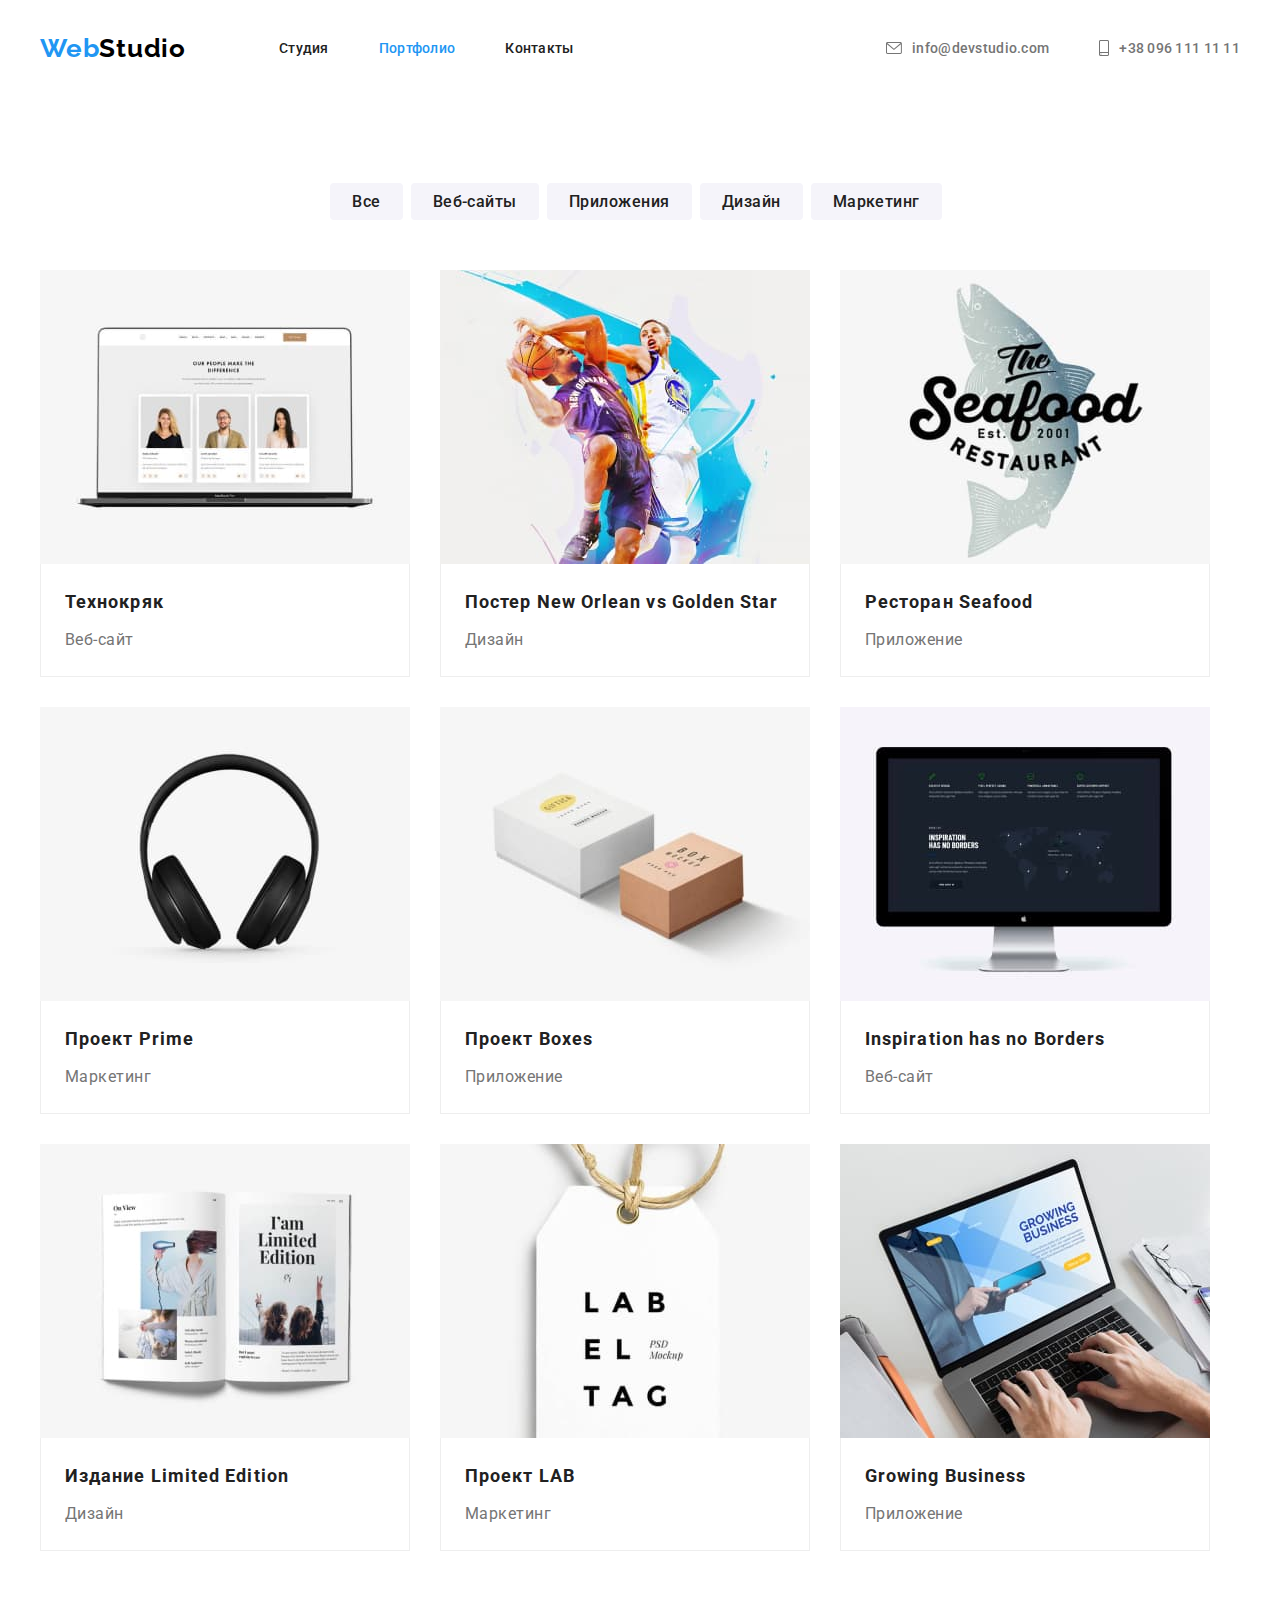
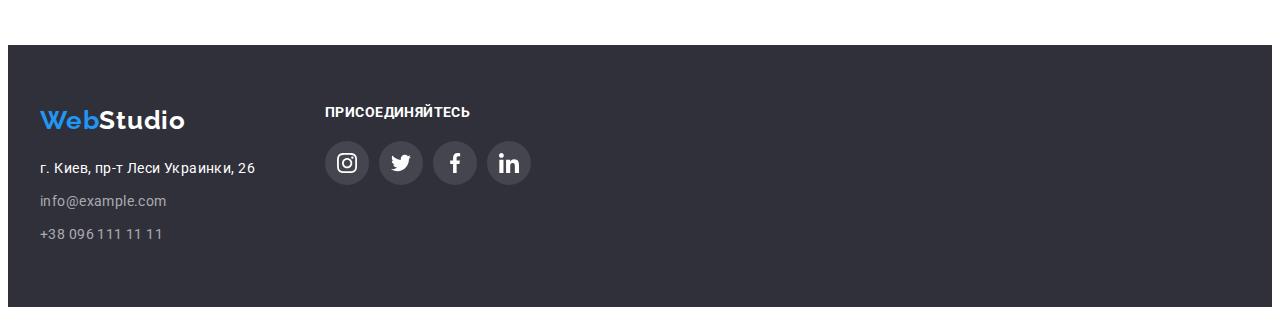
==== portfolio.html @ 57fadc6f "added files from homework #4, added modal window section" ====
<!DOCTYPE html>
<html lang="ru">
  <head>
    <meta charset="UTF-8" />
    <meta http-equiv="X-UA-Compatible" content="IE=edge" />
    <meta name="viewport" content="width=device-width, initial-scale=1.0" />
    <title>Document</title>
    <link
      href="https://fonts.googleapis.com/css2?family=Raleway:wght@700&family=Roboto:wght@400;500;700;900&display=swap"
      rel="stylesheet"
    />
    <link
      rel="stylesheet"
      href="https://cdnjs.cloudflare.com/ajax/libs/modern-normalize/1.1.0/modern-normalize.min.css"
      integrity="sha512-wpPYUAdjBVSE4KJnH1VR1HeZfpl1ub8YT/NKx4PuQ5NmX2tKuGu6U/JRp5y+Y8XG2tV+wKQpNHVUX03MfMFn9Q=="
      crossorigin="anonymous"
      referrerpolicy="no-referrer"
    />
    <link rel="stylesheet" href="./css/reset.css" />
    <link rel="stylesheet" href="./css/styles.css" />
  </head>
  <body>
    <!-- HEADER SECTION -->

    <header>
      <!-- HEADER LOGO -->

      <div class="container main-menu">
        <a class="logo" href="./index.html"
          ><span class="logo-web">Web</span>Studio</a
        >

        <!-- HEADER MENU NAVIGATION   -->

        <nav>
          <ul class="site-nav list">
            <li class="item">
              <a href="./index.html" class="link site-nav-link"
                >Студия</a
              >
            </li>
            <li class="item">
              <a href="./portfolio.html" class="link site-nav-link active"
                >Портфолио</a
              >
            </li>
            <li class="item">
              <a href="" class="link site-nav-link">Контакты</a>
            </li>
          </ul>
        </nav>

        <!-- HEADER CONTACTS SECTIONS -->

        <ul class="site-nav-contacts list">
          <li class="contacts-display">
            <a href="mailto:info@devstudio.com" class="link site-contacts-link">
              <svg class="icon-envelope">
                <use href="./images/icons.svg#icon-envelope"></use>
              </svg>
              info@devstudio.com</a
            >
          </li>
          <li class="contacts-display">
            <a href="tel:+380961111111" class="link site-contacts-link">
              <svg class="icon-smartphone">
                <use href="./images/icons.svg#icon-smartphone"></use>
              </svg>
              +38 096 111 11 11</a
            >
          </li>
        </ul>
      </div>
    </header>

    <!-- MAIN/UNIQUES WEBPAGE CONTENT -->

    <main>
      <section class="section">
        <!-- PORTFOLIO SECTION HEADER -->

        <div class="container">
          <!-- PORTFOLIO FILTERS -->

          <ul class="portfolio-button-container list">
            <li class="portfolio-button-item">
              <button class="portfolio-button" type="button">Все</button>
            </li>
            <li class="portfolio-button-item">
              <button class="portfolio-button" type="button">Веб-сайты</button>
            </li>
            <li class="portfolio-button-item">
              <button class="portfolio-button" type="button">Приложения</button>
            </li>
            <li class="portfolio-button-item">
              <button class="portfolio-button" type="button">Дизайн</button>
            </li>
            <li class="portfolio-button-item">
              <button class="portfolio-button" type="button">Маркетинг</button>
            </li>
          </ul>

          <!-- PORTFOLIO MAIN SECTION - WORK EXAMPLES -->

          <div class="flex-container">
            <ul class="flex-element-portfolio list">
              <li class="works">
                <img
                  src="././images/portfolio/1-technokryak.jpg"
                  alt="Technokryak Website"
                  width="370"
                />
                <div class="works-description">
                  <h2 class="works-title">Технокряк</h2>
                  <p class="works-text">Веб-сайт</p>
                </div>
              </li>
              <li class="works">
                <img
                  src="././images/portfolio/2-poster.jpg"
                  alt="New Orlean vs Golden Star Poster Design"
                  width="370"
                />
                <div class="works-description">
                  <h2 class="works-title">Постер New Orlean vs Golden Star</h2>
                  <p class="works-text">Дизайн</p>
                </div>
              </li>
              <li class="works">
                <img
                  src="././images/portfolio/3-seafoodrest.jpg"
                  alt="Seafood Restaurant Application"
                  width="370"
                />
                <div class="works-description">
                  <h2 class="works-title">Ресторан Seafood</h2>
                  <p class="works-text">Приложение</p>
                </div>
              </li>
              <li class="works">
                <img
                  src="././images/portfolio/4-projectprime.jpg"
                  alt="Prime Project Marketing"
                  width="370"
                />
                <div class="works-description">
                  <h2 class="works-title">Проект Prime</h2>
                  <p class="works-text">Маркетинг</p>
                </div>
              </li>
              <li class="works">
                <img
                  src="././images/portfolio/5-projectboxes.jpg"
                  alt="Boxes Project Application"
                  width="370"
                />
                <div class="works-description">
                  <h2 class="works-title">Проект Boxes</h2>
                  <p class="works-text">Приложение</p>
                </div>
              </li>
              <li class="works">
                <img
                  src="././images/portfolio/6-inspiration.jpg"
                  alt="Inspiration has no Borders"
                  width="370"
                />
                <div class="works-description">
                  <h2 class="works-title">Inspiration has no Borders</h2>
                  <p class="works-text">Веб-сайт</p>
                </div>
              </li>
              <li class="works">
                <img
                  src="././images/portfolio/7-limitededition.jpg"
                  alt="Limited Edition Design"
                  width="370"
                />
                <div class="works-description">
                  <h2 class="works-title">Издание Limited Edition</h2>
                  <p class="works-text">Дизайн</p>
                </div>
              </li>
              <li class="works">
                <img
                  src="././images/portfolio/8-projectlab.jpg"
                  alt="LAB Project Marketing"
                  width="370"
                />
                <div class="works-description">
                  <h2 class="works-title">Проект LAB</h2>
                  <p class="works-text">Маркетинг</p>
                </div>
              </li>
              <li class="works">
                <img
                  src="././images/portfolio/9-business.jpg"
                  alt="Growing Business Application"
                  width="370"
                />
                <div class="works-description">
                  <h2 class="works-title">Growing Business</h2>
                  <p class="works-text">Приложение</p>
                </div>
              </li>
            </ul>
          </div>
        </div>
      </section>
    </main>

    <!-- PAGE FOOTER SECTION-->

    <footer class="footer">
      <div class="container">
        <div class="footer-container">
          <div class="footer-address">
            <div class="logo-footer">
              <a class="logo" href=""
                ><span class="logo-web">Web</span
                ><span class="logo-studio-footer">Studio</span></a
              >
            </div>
            <address>
              <p class="contacts-items addess-footer">
                г. Киев, пр-т Леси Украинки, 26
              </p>
              <a
                class="contacts-items contacts-footer link"
                href="mailto:info@example.com"
                >info@example.com</a
              >
              <a
                class="contacts-items contacts-footer link"
                href="tel:+380961111111"
                >+38 096 111 11 11</a
              >
            </address>
          </div>

          <div>
            <p class="join-us-title">Присоединяйтесь</p>
            <ul class="join-us-list">
              <li class="join-us-item">
                <a
                  class="join-us-link"
                  href="https://www.instagram.com/"
                  target="_blank"
                  rel="noopener noreferrer"
                  aria-label="Instragram Icon"
                >
                  <svg class="join-us-icon">
                    <use href="./images/icons.svg#icon-instagram"></use>
                  </svg>
                </a>
              </li>
              <li class="join-us-item">
                <a
                  class="join-us-link"
                  href="https://twitter.com/?lang=en"
                  target="_blank"
                  rel="noopener noreferrer"
                  aria-label="Twitter Icon"
                >
                  <svg class="join-us-icon">
                    <use href="./images/icons.svg#icon-twitter"></use>
                  </svg>
                </a>
              </li>
              <li class="join-us-item">
                <a
                  class="join-us-link"
                  href="https://twitter.com/?lang=en"
                  target="_blank"
                  rel="noopener noreferrer"
                  aria-label="Facebook Icon"
                >
                  <svg class="join-us-icon">
                    <use href="./images/icons.svg#icon-facebook"></use>
                  </svg>
                </a>
              </li>
              <li class="join-us-item">
                <a
                  class="join-us-link"
                  href="https://www.linkedin.com/"
                  target="_blank"
                  rel="noopener noreferrer"
                  aria-label="LinkedIn Icon"
                >
                  <svg class="join-us-icon">
                    <use href="./images/icons.svg#icon-linkedin"></use>
                  </svg>
                </a>
              </li>
            </ul>
          </div>
        </div>
      </div>
    </footer>
  </body>
</html>
---- css/styles.css ----
:root {
  --primary-text-color: #757575;
  --secondary-text-color: #ffffff;
  --title-text-color: #212121;
  --accent-color: #2196f3;
  --primary-bgd-color: #ffffff;
  --secondary-bgd-color: #2f303a;
  --third-bgd-color: #f5f4fa;
}

/* --secondary-font-family: "Raleway", sans-serif; */

body {
  font-family: "Roboto", sans-serif;
  font-size: 14px;
  line-height: 1.7;
  letter-spacing: 0.03em;
  color: var(--primary-text-color);
  background-color: var(--primary-bgd-color);
}

/* UTILITES */

.link {
  text-decoration: none;
}

.link:hover,
.link:focus,
.link:active {
  color: var(--accent-color);
}

.list {
  list-style: none;
}

.list .active {
  color: var(--accent-color);
}

.visually-hidden {
  position: absolute;
  white-space: nowrap;
  width: 1px;
  height: 1px;
  overflow: hidden;
  border: 0;
  padding: 0;
  clip: rect(0 0 0 0);
  clip-path: inset(50%);
  margin: -1px;
}

.container {
  width: 1200px;
  padding-left: 15px;
  padding-right: 15px;
  margin-left: auto;
  margin-right: auto;
}

.main-menu {
  display: flex;
  align-items: center;
}

.section {
  padding-top: 94px;
  padding-bottom: 94px;
}

/* WEBSITE LOGO */

.logo {
  font-family: "Raleway", sans-serif;
  font-weight: 700;
  font-size: 26px;
  line-height: 1.2;
  letter-spacing: 0.03em;
  text-decoration: none;
  color: #000000;
}

.logo-web {
  color: var(--accent-color);
}

/* HEADER */

.page-header {
  position: fixed;
  top: 0;
  left: 0;
  width: 100%;
  min-height: 80px;
  background-color: var(--primary-bgd-color);
}

/* WEBSITE NAVIGATION SECTION */

.site-nav {
  display: flex;
  margin-left: 93px;

  font-weight: 500;
  font-size: 14px;
  line-height: 1.2;
  letter-spacing: 0.02em;
  color: var(--title-text-color);
}

.site-nav .item:not(:last-child) {
  margin-right: 50px;
}

.site-nav-link {
  display: block;
  padding-top: 32px;
  padding-bottom: 32px;

  font-weight: 500;
  font-size: 14px;
  line-height: 1.2;
  letter-spacing: 0.02em;
  color: var(--title-text-color);
}

/* WEBSITE CONTACTS SECTION */

.site-nav-contacts {
  display: flex;
  margin-left: auto;
}

.site-nav-contacts .contacts-display:not(:last-child) {
  margin-right: 50px;
}

.site-contacts-link {
  display: flex;
  align-items: center;

  font-weight: 500;
  font-size: 14px;
  line-height: 1.2;
  letter-spacing: 0.02em;
  color: var(--primary-text-color);
}

.icon-envelope {
  width: 16px;
  height: 12px;
  fill: currentColor;
  cursor: pointer;

  margin-right: 10px;
}

.icon-envelope:hover,
.icon-envelope:focus,
.icon-envelope:active {
  fill: var(--accent-color);
}

.icon-smartphone {
  width: 10px;
  height: 16px;
  fill: currentColor;

  margin-right: 10px;
}

.icon-smartphone:hover,
.icon-smartphone:focus,
.icon-smartphone:active {
  fill: var(--accent-color);
}

/* HERO SECTION */

.hero {
  max-width: 1600px;
  height: 600px;
  margin-left: auto;
  margin-right: auto;

  background-color: var(--secondary-bgd-color);
  background-image: linear-gradient(
      to right,
      rgba(47, 48, 58, 0.4),
      rgba(47, 48, 58, 0.4)
    ),
    url(../images/hero-background.jpg);
  background-repeat: no-repeat;
  background-position: center;
  background-size: cover;

  text-align: center;
  padding: 200px 0px;
}

.hero-title {
  max-width: 696px;
  text-align: center;

  font-weight: 900;
  font-size: 44px;
  line-height: 1.4;
  letter-spacing: 0.06em;
  text-transform: uppercase;
  color: var(--secondary-text-color);

  margin-bottom: 30px;
  margin: 0 auto;
}

.hero-button {
  font-family: inherit;
  font-size: 16px;
  line-height: 2;
  text-align: center;
  letter-spacing: 0.06em;
  color: var(--secondary-text-color);
  background-color: var(--accent-color);
  box-shadow: 0px 4px 4px rgba(0, 0, 0, 0.15);
  border: none;

  min-width: 200px;
  min-height: 50px;
  border-radius: 4px;
  padding: 10px 32px;
  margin-top: 30px;
}

/* OUR STRONG SIDES SECTION */

.flex-container {
  display: flex;
  flex-wrap: wrap;
  background-color: var(--primary-bgd-color);
  padding-left: 0;
}

.flex-element {
  width: 270px;
  margin-right: 30px;
}

.flex-element:first-child {
  margin-left: 0;
}

.flex-element:last-child {
  margin-right: 0;
}

.whatwedo-icons {
  display: flex;
  justify-content: center;
  align-items: center;
  width: 270px;
  height: 120px;
  background-color: var(--third-bgd-color);
  margin-bottom: 30px;
}

.whatwedo-icons-item {
  display: block;
  align-items: center;
  align-content: center;
  width: 70px;
  height: 70px;
}

.subsection-title {
  font-weight: 700;
  font-size: 14px;
  line-height: 1.14;
  letter-spacing: 0.03em;
  text-transform: uppercase;
  color: var(--title-text-color);
  margin-bottom: 10px;
}

/* WHAT WE DO SECTION */

.whatwedo {
  padding-bottom: 94px;
}

.section-title {
  font-weight: 700;
  font-size: 36px;
  line-height: 1.2;
  letter-spacing: 0.03em;
  color: var(--title-text-color);

  text-align: center;
  margin-bottom: 50px;
}

.whatwedo-list {
  display: flex;
}

.whatwedo-list {
  margin-right: 30px;
}

.whatwedo-pictures:not(:last-child) {
  margin-right: 30px;
}

.whatwedo-pictures {
  position: relative;
}

.whatwedo-layer {
  position: absolute;
  right: 0;
  bottom: 0;
  width: 100%;
  min-height: 70px;
  background-color: rgba(47, 48, 58, 0.8);
}

.whatwedo-layer-text {
  text-align: center;
  font-weight: 700;
  font-size: 14px;
  line-height: 1.14;
  letter-spacing: 0.03em;
  text-transform: uppercase;
  color: var(--secondary-text-color);
  padding: 27px 82px;
}

/* OUR TEAM SECTION */

.team {
  background-color: var(--third-bgd-color);
}

.flex-element-team {
  min-width: 270px;
  min-height: 428px;
  margin-right: 30px;
  box-shadow: 0px 1px 3px rgba(0, 0, 0, 0.12), 0px 1px 1px rgba(0, 0, 0, 0.14),
    0px 2px 1px rgba(0, 0, 0, 0.2);
  border-radius: 0px 0px 4px 4px;
  background-color: var(--primary-bgd-color);
}

.flex-element-team:last-child {
  margin-right: 0;
}

.team-description {
  text-align: center;
  padding: 30px 32px;
}

.team-names {
  font-weight: 500;
  font-size: 16px;
  line-height: 1.2;
  letter-spacing: 0.03em;
  color: var(--title-text-color);
  margin-bottom: 10px;
}

.team-professions {
  font-size: 16px;
  line-height: 1.2;
  letter-spacing: 0.03em;
  color: var(--primary-text-color);
  margin-bottom: 16px;
}
/* SOCIAL LINKS */

.team-social {
  display: flex;
  justify-content: center;
}

.team-item {
  display: flex;
  justify-content: center;
  margin-right: 10px;
}

.team-item:last-child {
  margin-right: 0;
}

.team-link {
  display: flex;
  justify-content: center;
  align-items: center;
  width: 44px;
  height: 44px;
  color: #afb1b8;
  border-radius: 50%;
  text-decoration: none;
  cursor: pointer;
}

.team-icon {
  width: 20px;
  height: 20px;
  fill: currentColor;
  cursor: pointer;
}

.team-link:hover,
.team-link:focus,
.team-link:active {
  color: var(--secondary-text-color);
  fill: var(--secondary-text-color);
  background-color: var(--accent-color);
}

/* OUR CUSTOMERS SECTION */

.customers-list {
  display: flex;
  justify-content: center;
  align-items: center;
  padding-left: auto;
  padding-right: auto;
}

.customers-items {
  margin-right: 30px;
}

.customers-items:last-child {
  margin-right: 0;
}

.customers-link {
  display: flex;
  justify-content: center;
  align-items: center;
  width: 170px;
  height: 92px;
  color: #afb1b8;
  border: 1px solid #afb1b8;
  border-radius: 4px;
  /* padding: 16px 32px; */
  cursor: pointer;
}

.customers-icon {
  width: 106px;
  height: 60px;
  fill: currentColor;
}

.customers-link:hover,
.customers-link:focus,
.customers-link:active {
  color: var(--accent-color);
  border: 1px solid var(--accent-color);
}

/* .customers-icon:hover,
.customers-icon:focus,
.customers-icon:active {
  fill: var(--accent-color);
} */

/* PAGE FOOTER SECTION */

.footer {
  background-color: var(--secondary-bgd-color);
  padding-top: 60px;
  padding-bottom: 60px;
}

.footer-container {
  display: flex;
  justify-content: flex-start;
  align-items: flex-start;
}

.footer-address {
  margin-right: 70px;
}

.logo-footer {
  margin-bottom: 20px;
}

.logo-studio-footer {
  color: var(--secondary-text-color);
}

.addess-footer {
  font-style: normal;
  font-size: 14px;
  line-height: 1.7;
  letter-spacing: 0.03em;
  color: var(--secondary-text-color);
  margin-bottom: 9px;
}

.contacts-items {
  display: block;
  margin-bottom: 9px;
}

.contacts-items:last-child {
  margin-bottom: 0;
}

.contacts-footer {
  font-style: normal;
  font-size: 14px;
  line-height: 1.7;
  letter-spacing: 0.03em;
  color: rgba(255, 255, 255, 0.6);
}

/* FOOTER JOIN US SECTION */

.join-us-title {
  font-weight: 700;
  font-size: 14px;
  line-height: 1.14;
  letter-spacing: 0.03em;
  text-transform: uppercase;
  color: var(--secondary-text-color);
  margin-bottom: 20px;
}

.join-us-list {
  display: flex;
  justify-content: flex-start;
}

.join-us-item {
  margin-right: 10px;
}

.join-us-item:last-child {
  margin-right: 0;
}

.join-us-link {
  display: flex;
  justify-content: center;
  align-items: center;
  width: 44px;
  height: 44px;
  background: rgba(255, 255, 255, 0.1);
  color: #ffffff;
  border-radius: 50%;
  text-decoration: none;
  cursor: pointer;
}

.join-us-icon {
  width: 20px;
  height: 20px;
  fill: currentColor;
  cursor: pointer;
}

.join-us-link:hover,
.join-us-link:focus,
.join-us-link:active {
  background-color: var(--accent-color);
}

/* PORTFOLIO PAGE SECTION */

.header-portfolio {
  border-bottom: 1px solid #ececec;
}

.portfolio-button-container {
  display: flex;
  justify-content: center;
  margin-bottom: 50px;
}

.portfolio-button-item {
  margin-right: 8px;
}

.portfolio-button {
  font-family: "Roboto", sans-serif;
  font-weight: 500;
  font-size: 16px;
  line-height: 1.6;
  text-align: center;
  letter-spacing: 0.03em;
  color: var(--title-text-color);
  background-color: var(--third-bgd-color);
  border: none;
  border-radius: 4px;
  cursor: pointer;

  padding: 6px 22px;
}

.portfolio-button:hover,
.portfolio-button:focus,
.portfolio-button:active {
  background-color: var(--accent-color);
  color: #ffffff;
  box-shadow: 0px 3px 1px rgba(0, 0, 0, 0.1), 0px 1px 2px rgba(0, 0, 0, 0.08),
    0px 2px 2px rgba(0, 0, 0, 0.12);
}

.portfolio-button-text {
  font-weight: 500;
  font-size: 16px;
  line-height: 1.6;
  text-align: center;
  letter-spacing: 0.03em;
  color: var(--title-text-color);
}

.flex-element-portfolio {
  display: flex;
  flex-wrap: wrap;
  margin-right: 30px;
}

.flex-element-portfolio:last-child {
  margin-right: 0;
}

.works {
  margin-right: 30px;
}

.works:nth-child(-n + 6) {
  margin-bottom: 30px;
}

.works:nth-child(3n + 3) {
  margin-right: 0;
}

.works:hover {
  cursor: pointer;
  box-shadow: 0px 1px 1px rgba(0, 0, 0, 0.12), 0px 4px 4px rgba(0, 0, 0, 0.06),
    1px 4px 6px rgba(0, 0, 0, 0.16);
}

.works-description {
  padding: 20px 24px;
  border-right: 1px solid #eeeeee;
  border-left: 1px solid #eeeeee;
  border-bottom: 1px solid #eeeeee;
}

.works-title {
  font-family: "Roboto", sans-serif;
  font-weight: 700;
  font-size: 18px;
  line-height: 2;
  letter-spacing: 0.06em;
  color: var(--title-text-color);
  margin-bottom: 4px;
}

.works-text {
  font-family: "Roboto", sans-serif;
  font-size: 16px;
  line-height: 2;
  letter-spacing: 0.03em;
  color: var(--primary-text-color);
}

.backdrop {
  position: fixed;
  top: 0;
  left: 0;
  width: 100%;
  height: 100%;
  background-color: rgba(0, 0, 0, 0.2);
}

.modal {
  position: absolute;
  top: 50%;
  left: 50%;
  transform: translate(-50%, -50%);
  width: 528px;
  height: 581px;

  background: #ffffff;
  box-shadow: 0px 1px 3px rgba(0, 0, 0, 0.12), 0px 1px 1px rgba(0, 0, 0, 0.14),
    0px 2px 1px rgba(0, 0, 0, 0.2);
  border-radius: 4px;
}
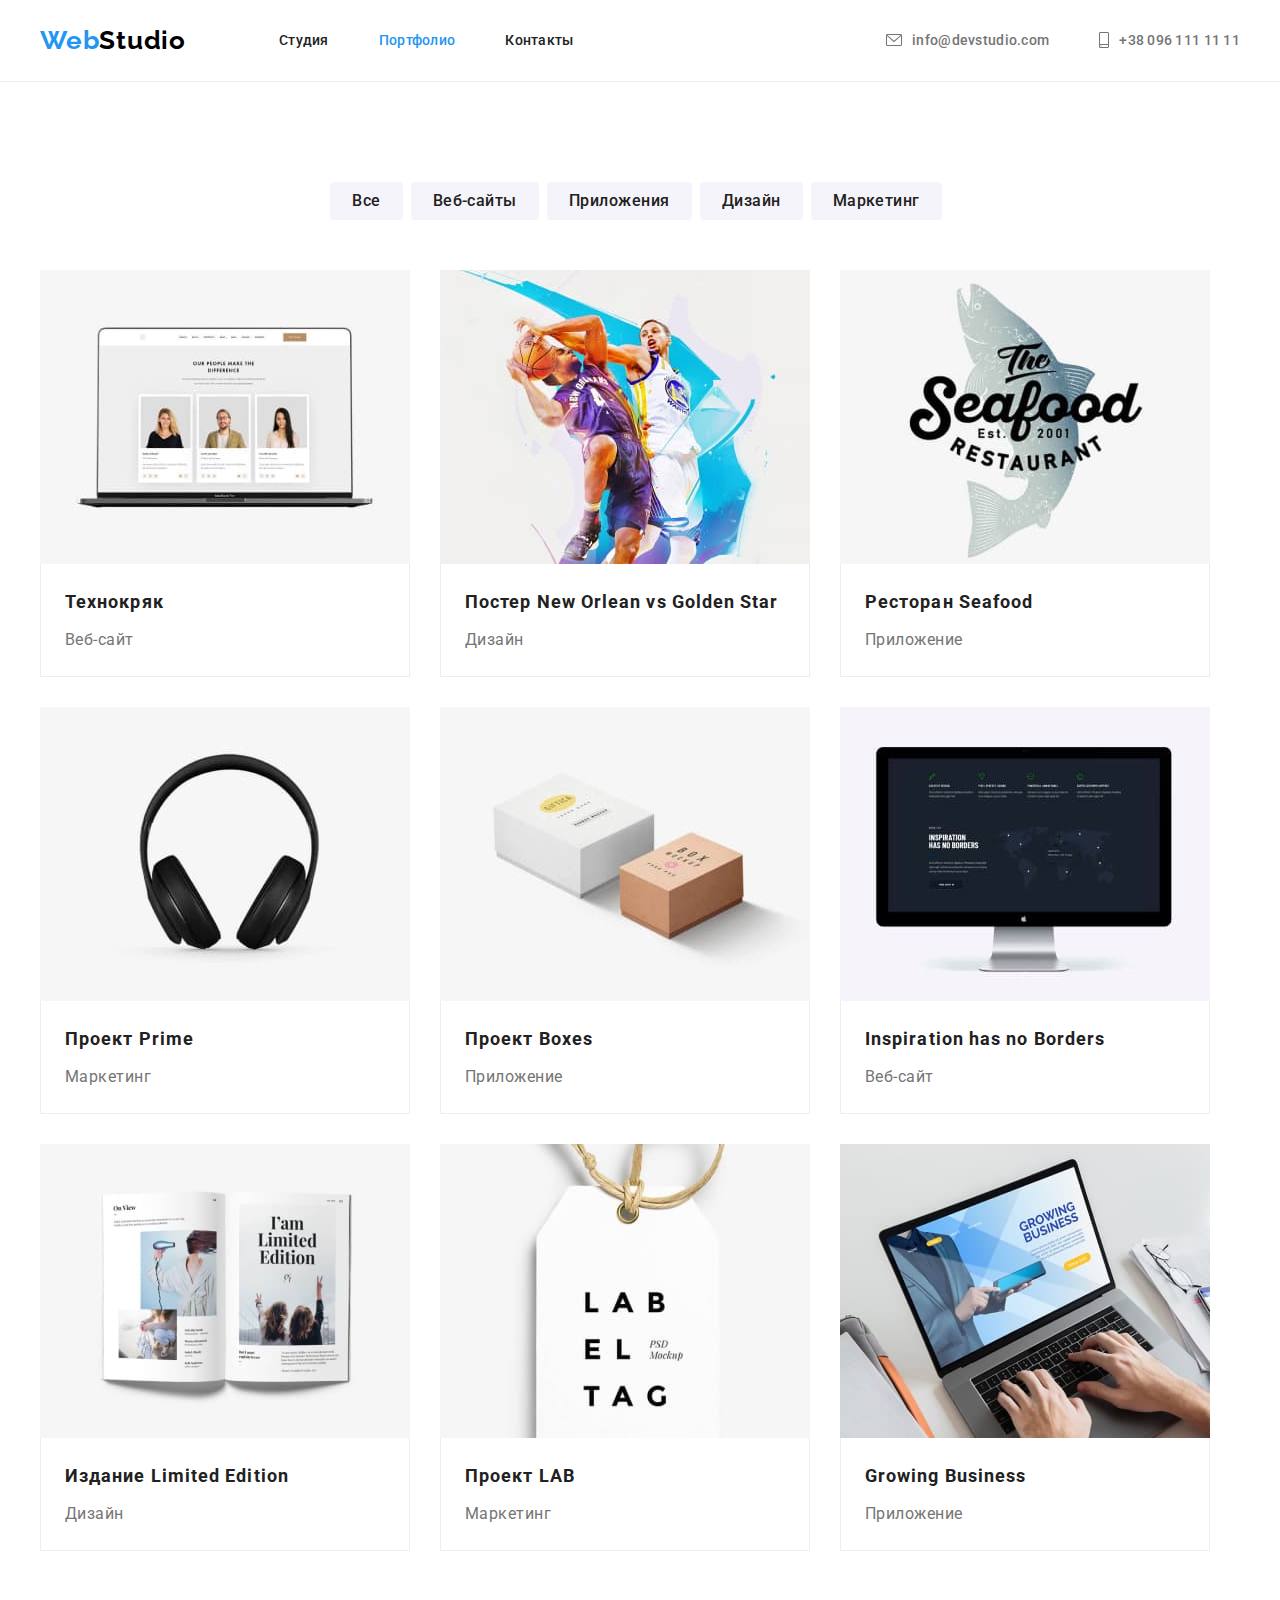
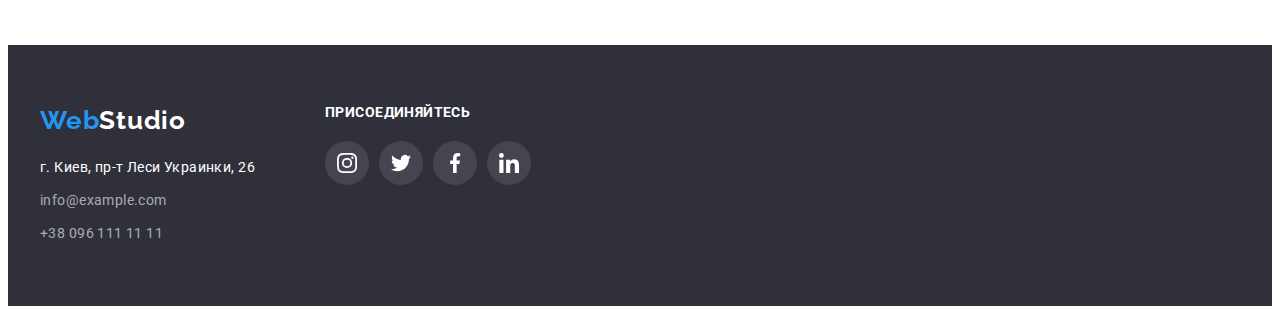
==== commit 1afd0bca: "re-added icons sprite" ====
--- a/portfolio.html
+++ b/portfolio.html
@@ -22,7 +22,7 @@
   <body>
     <!-- HEADER SECTION -->
 
-    <header>
+    <header class="page-header portfolio-header">
       <!-- HEADER LOGO -->
 
       <div class="container main-menu">
@@ -35,9 +35,7 @@
         <nav>
           <ul class="site-nav list">
             <li class="item">
-              <a href="./index.html" class="link site-nav-link"
-                >Студия</a
-              >
+              <a href="./index.html" class="link site-nav-link">Студия</a>
             </li>
             <li class="item">
               <a href="./portfolio.html" class="link site-nav-link active"
--- a/css/styles.css
+++ b/css/styles.css
@@ -17,6 +17,7 @@
   letter-spacing: 0.03em;
   color: var(--primary-text-color);
   background-color: var(--primary-bgd-color);
+  padding-top: 80px;
 }
 
 /* UTILITES */
@@ -95,6 +96,7 @@
   width: 100%;
   min-height: 80px;
   background-color: var(--primary-bgd-color);
+  z-index: 1;
 }
 
 /* WEBSITE NAVIGATION SECTION */
@@ -576,7 +578,7 @@
 
 /* PORTFOLIO PAGE SECTION */
 
-.header-portfolio {
+.portfolio-header {
   border-bottom: 1px solid #ececec;
 }
 
@@ -686,6 +688,11 @@
   background-color: rgba(0, 0, 0, 0.2);
 }
 
+.backdrop.is-hidden {
+  opacity: 0;
+  pointer-events: none;
+}
+
 .modal {
   position: absolute;
   top: 50%;
@@ -699,3 +706,21 @@
     0px 2px 1px rgba(0, 0, 0, 0.2);
   border-radius: 4px;
 }
+
+.modal-close-button {
+  position: absolute;
+  top: 8px;
+  left: 490px;
+  width: 30px;
+  height: 30px;
+  background-color: var(--primary-bgd-color);
+  border: 1px solid rgba(0, 0, 0, 0.1);
+  border-radius: 50%;
+  display: flex;
+  justify-content: center;
+  align-items: center;
+}
+
+.icon-close-button {
+  fill: #000000;
+}
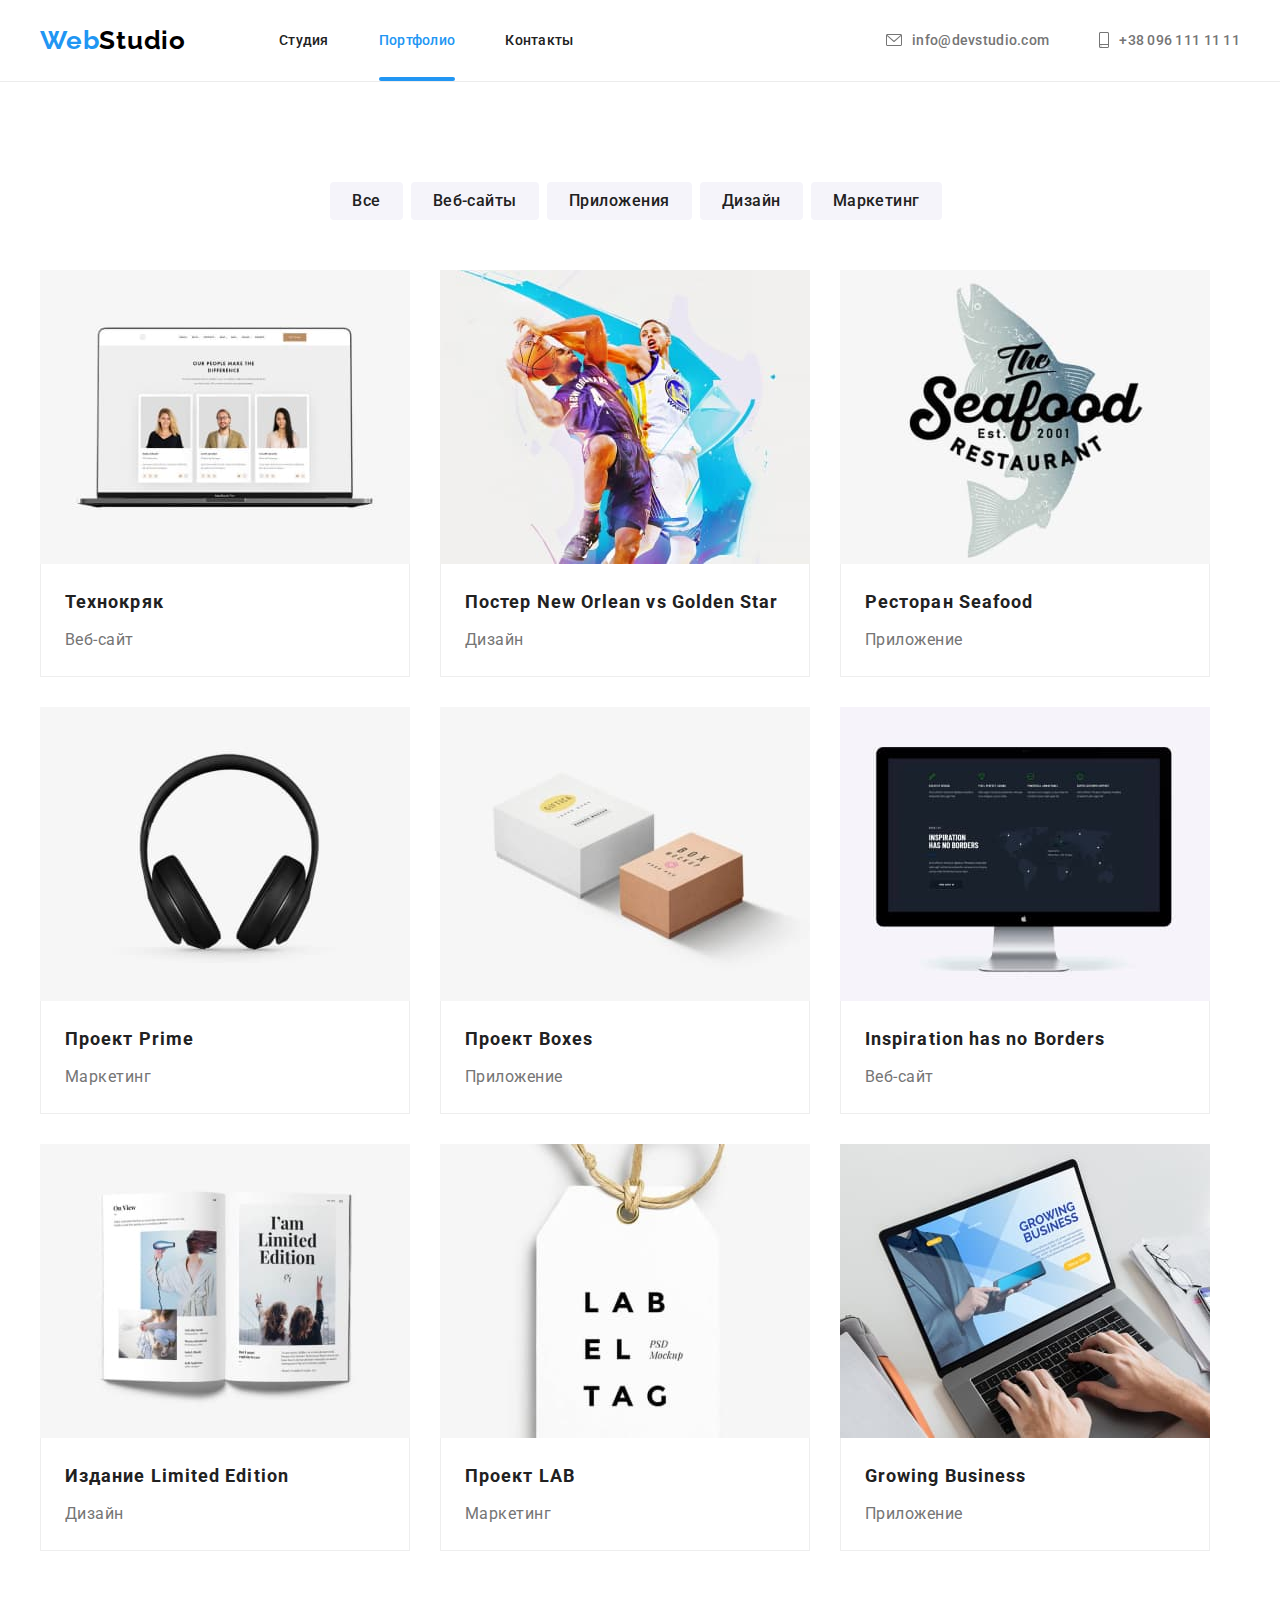
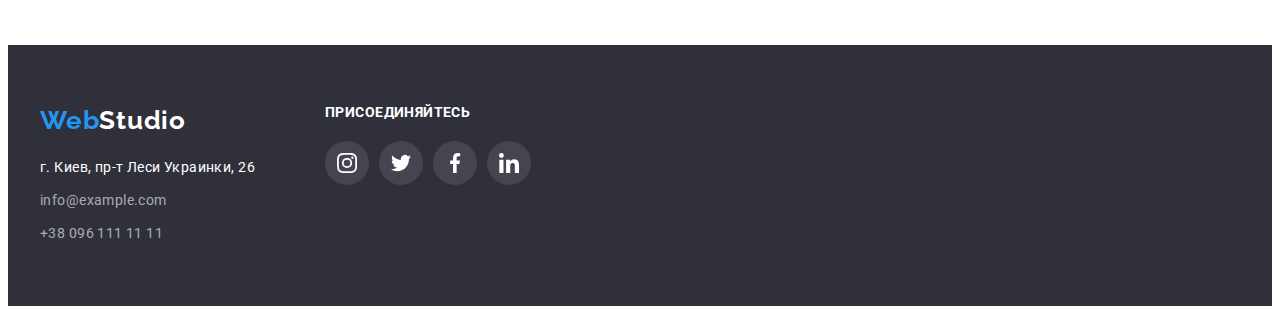
==== commit 61e73baa: "added the first overlay to the portfolio section" ====
--- a/portfolio.html
+++ b/portfolio.html
@@ -103,11 +103,18 @@
           <div class="flex-container">
             <ul class="flex-element-portfolio list">
               <li class="works">
-                <img
-                  src="././images/portfolio/1-technokryak.jpg"
-                  alt="Technokryak Website"
-                  width="370"
-                />
+                <div class="works-pictures">
+                  <img
+                    src="././images/portfolio/1-technokryak.jpg"
+                    alt="Technokryak Website"
+                    width="370"
+                  />
+                  <p class="works-overlay">
+                    Lorem ipsum, dolor sit amet consectetur adipisicing elit.
+                    Possimus sapiente deleniti nam aliquid fugiat officia
+                    debitis, rem vitae quod tempore.
+                  </p>
+                </div>
                 <div class="works-description">
                   <h2 class="works-title">Технокряк</h2>
                   <p class="works-text">Веб-сайт</p>
--- a/css/styles.css
+++ b/css/styles.css
@@ -24,6 +24,7 @@
 
 .link {
   text-decoration: none;
+  transition: color 250ms cubic-bezier(0.4, 0, 0.2, 1);
 }
 
 .link:hover,
@@ -116,7 +117,13 @@
   margin-right: 50px;
 }
 
+.item {
+  position: relative;
+}
+
 .site-nav-link {
+  position: relative;
+
   display: block;
   padding-top: 32px;
   padding-bottom: 32px;
@@ -128,6 +135,18 @@
   color: var(--title-text-color);
 }
 
+.site-nav-link.active:after {
+  position: absolute;
+  top: calc(100% - 4px);
+  left: 0;
+
+  content: "";
+  width: 100%;
+  height: 4px;
+  border-radius: 4px;
+  background-color: var(--accent-color);
+}
+
 /* WEBSITE CONTACTS SECTION */
 
 .site-nav-contacts {
@@ -155,8 +174,8 @@
   height: 12px;
   fill: currentColor;
   cursor: pointer;
-
   margin-right: 10px;
+  transition: fill 250ms cubic-bezier(0.4, 0, 0.2, 1);
 }
 
 .icon-envelope:hover,
@@ -169,8 +188,8 @@
   width: 10px;
   height: 16px;
   fill: currentColor;
-
   margin-right: 10px;
+  transition: fill 250ms cubic-bezier(0.4, 0, 0.2, 1);
 }
 
 .icon-smartphone:hover,
@@ -233,6 +252,13 @@
   border-radius: 4px;
   padding: 10px 32px;
   margin-top: 30px;
+  transition: box-shadow 250ms cubic-bezier(0.4, 0, 0.2, 1);
+}
+
+.hero-button:hover,
+.hero-button:focus,
+.hero-button:active {
+  box-shadow: inset 0 0 5px 2px rgba(0, 0, 0, 0.3);
 }
 
 /* OUR STRONG SIDES SECTION */
@@ -406,6 +432,9 @@
   border-radius: 50%;
   text-decoration: none;
   cursor: pointer;
+  transition: color 250ms cubic-bezier(0.4, 0, 0.2, 1),
+    fill 250ms cubic-bezier(0.4, 0, 0.2, 1),
+    background-color 250ms cubic-bezier(0.4, 0, 0.2, 1);
 }
 
 .team-icon {
@@ -450,14 +479,9 @@
   color: #afb1b8;
   border: 1px solid #afb1b8;
   border-radius: 4px;
-  /* padding: 16px 32px; */
   cursor: pointer;
-}
-
-.customers-icon {
-  width: 106px;
-  height: 60px;
-  fill: currentColor;
+  transition: color 250ms cubic-bezier(0.4, 0, 0.2, 1),
+    border 250ms cubic-bezier(0.4, 0, 0.2, 1);
 }
 
 .customers-link:hover,
@@ -467,11 +491,11 @@
   border: 1px solid var(--accent-color);
 }
 
-/* .customers-icon:hover,
-.customers-icon:focus,
-.customers-icon:active {
-  fill: var(--accent-color);
-} */
+.customers-icon {
+  width: 106px;
+  height: 60px;
+  fill: currentColor;
+}
 
 /* PAGE FOOTER SECTION */
 
@@ -561,6 +585,13 @@
   border-radius: 50%;
   text-decoration: none;
   cursor: pointer;
+  transition: background-color 250ms cubic-bezier(0.4, 0, 0.2, 1);
+}
+
+.join-us-link:hover,
+.join-us-link:focus,
+.join-us-link:active {
+  background-color: var(--accent-color);
 }
 
 .join-us-icon {
@@ -568,12 +599,6 @@
   height: 20px;
   fill: currentColor;
   cursor: pointer;
-}
-
-.join-us-link:hover,
-.join-us-link:focus,
-.join-us-link:active {
-  background-color: var(--accent-color);
 }
 
 /* PORTFOLIO PAGE SECTION */
@@ -606,6 +631,10 @@
   cursor: pointer;
 
   padding: 6px 22px;
+
+  transition: background-color 250ms cubic-bezier(0.4, 0, 0.2, 1),
+    color 250ms cubic-bezier(0.4, 0, 0.2, 1),
+    box-shadow 250ms cubic-bezier(0.4, 0, 0.2, 1);
 }
 
 .portfolio-button:hover,
@@ -638,6 +667,8 @@
 
 .works {
   margin-right: 30px;
+  cursor: pointer;
+  transition: box-shadow 250ms cubic-bezier(0.4, 0, 0.2, 1);
 }
 
 .works:nth-child(-n + 6) {
@@ -649,10 +680,40 @@
 }
 
 .works:hover {
-  cursor: pointer;
   box-shadow: 0px 1px 1px rgba(0, 0, 0, 0.12), 0px 4px 4px rgba(0, 0, 0, 0.06),
     1px 4px 6px rgba(0, 0, 0, 0.16);
 }
+
+/* ----- WORKS OVERLAY START ----- */
+
+.works-pictures {
+  position: relative;
+  overflow: hidden;
+}
+
+.works-pictures:hover .works-overlay {
+  transform: translateY(0);
+}
+
+.works-overlay {
+  position: absolute;
+  top: 0;
+  left: 0;
+  width: 370px;
+  height: 100%;
+
+  background: rgba(33, 150, 243, 0.9);
+  font-size: 18px;
+  line-height: 1.5;
+  letter-spacing: 0.03em;
+  color: var(--secondary-text-color);
+  padding: 63px 24px;
+
+  transform: translateY(100%);
+  transition: transform 250ms cubic-bezier(0.4, 0, 0.2, 1);
+}
+
+/* ----- WORKS OVERLAY END ----- */
 
 .works-description {
   padding: 20px 24px;
@@ -679,21 +740,26 @@
   color: var(--primary-text-color);
 }
 
-.backdrop {
+/* MODAL WINDOW "MAKE AN ORDER" */
+
+/* .backdrop {
   position: fixed;
   top: 0;
   left: 0;
   width: 100%;
   height: 100%;
   background-color: rgba(0, 0, 0, 0.2);
+  opacity: 1;
 }
 
 .backdrop.is-hidden {
-  opacity: 0;
+  opacity: 0; */
+/* DO WE REALLY NEED THIS VISIBILITY?? */
+/* visibility: hidden;
   pointer-events: none;
-}
-
-.modal {
+} */
+
+/* .modal {
   position: absolute;
   top: 50%;
   left: 50%;
@@ -719,8 +785,85 @@
   display: flex;
   justify-content: center;
   align-items: center;
+  fill: #000000;
+
+  transition: fill 250ms cubic-bezier(0.4, 0, 0.2, 1),
+    background-color 250ms cubic-bezier(0.4, 0, 0.2, 1),
+    border 250ms cubic-bezier(0.4, 0, 0.2, 1);
+}
+
+.modal-close-button:hover,
+.modal-close-button:focus,
+.modal-close-button:active {
+  fill: var(--secondary-text-color);
+  background-color: var(--accent-color);
+  border: var(--accent-color);
+} */
+
+/* ALTERNATIVE MODAL WINDOW "MAKE AN ORDER" */
+
+.backdrop {
+  position: fixed;
+  top: 0;
+  left: 0;
+  height: 100vh;
+  width: 100vw;
+  display: flex;
+  justify-content: center;
+  align-items: center;
+
+  background-color: rgba(0, 0, 0, 0.2);
+
+  opacity: 1;
+  transition: opacity 250ms cubic-bezier(0.4, 0, 0.2, 1);
+}
+
+.backdrop.is-hidden {
+  visibility: hidden;
+  pointer-events: none;
+  opacity: 0;
+}
+
+.modal {
+  position: relative;
+  width: 528px;
+  height: 581px;
+
+  background: #ffffff;
+  box-shadow: 0px 1px 3px rgba(0, 0, 0, 0.12), 0px 1px 1px rgba(0, 0, 0, 0.14),
+    0px 2px 1px rgba(0, 0, 0, 0.2);
+  border-radius: 4px;
+}
+
+.modal-close-button {
+  position: absolute;
+  top: 8px;
+  right: 8px;
+  width: 30px;
+  height: 30px;
+  display: flex;
+  justify-content: center;
+  align-items: center;
+
+  fill: #000000;
+  background-color: var(--primary-bgd-color);
+  border: 1px solid rgba(0, 0, 0, 0.1);
+  border-radius: 50%;
+
+  transition: fill 250ms cubic-bezier(0.4, 0, 0.2, 1),
+    background-color 250ms cubic-bezier(0.4, 0, 0.2, 1),
+    border 250ms cubic-bezier(0.4, 0, 0.2, 1);
+}
+
+.modal-close-button:hover,
+.modal-close-button:focus,
+.modal-close-button:active {
+  fill: var(--secondary-text-color);
+  background-color: var(--accent-color);
+  border: var(--accent-color);
 }
 
 .icon-close-button {
-  fill: #000000;
-}
+  width: 18px;
+  height: 18px;
+}
